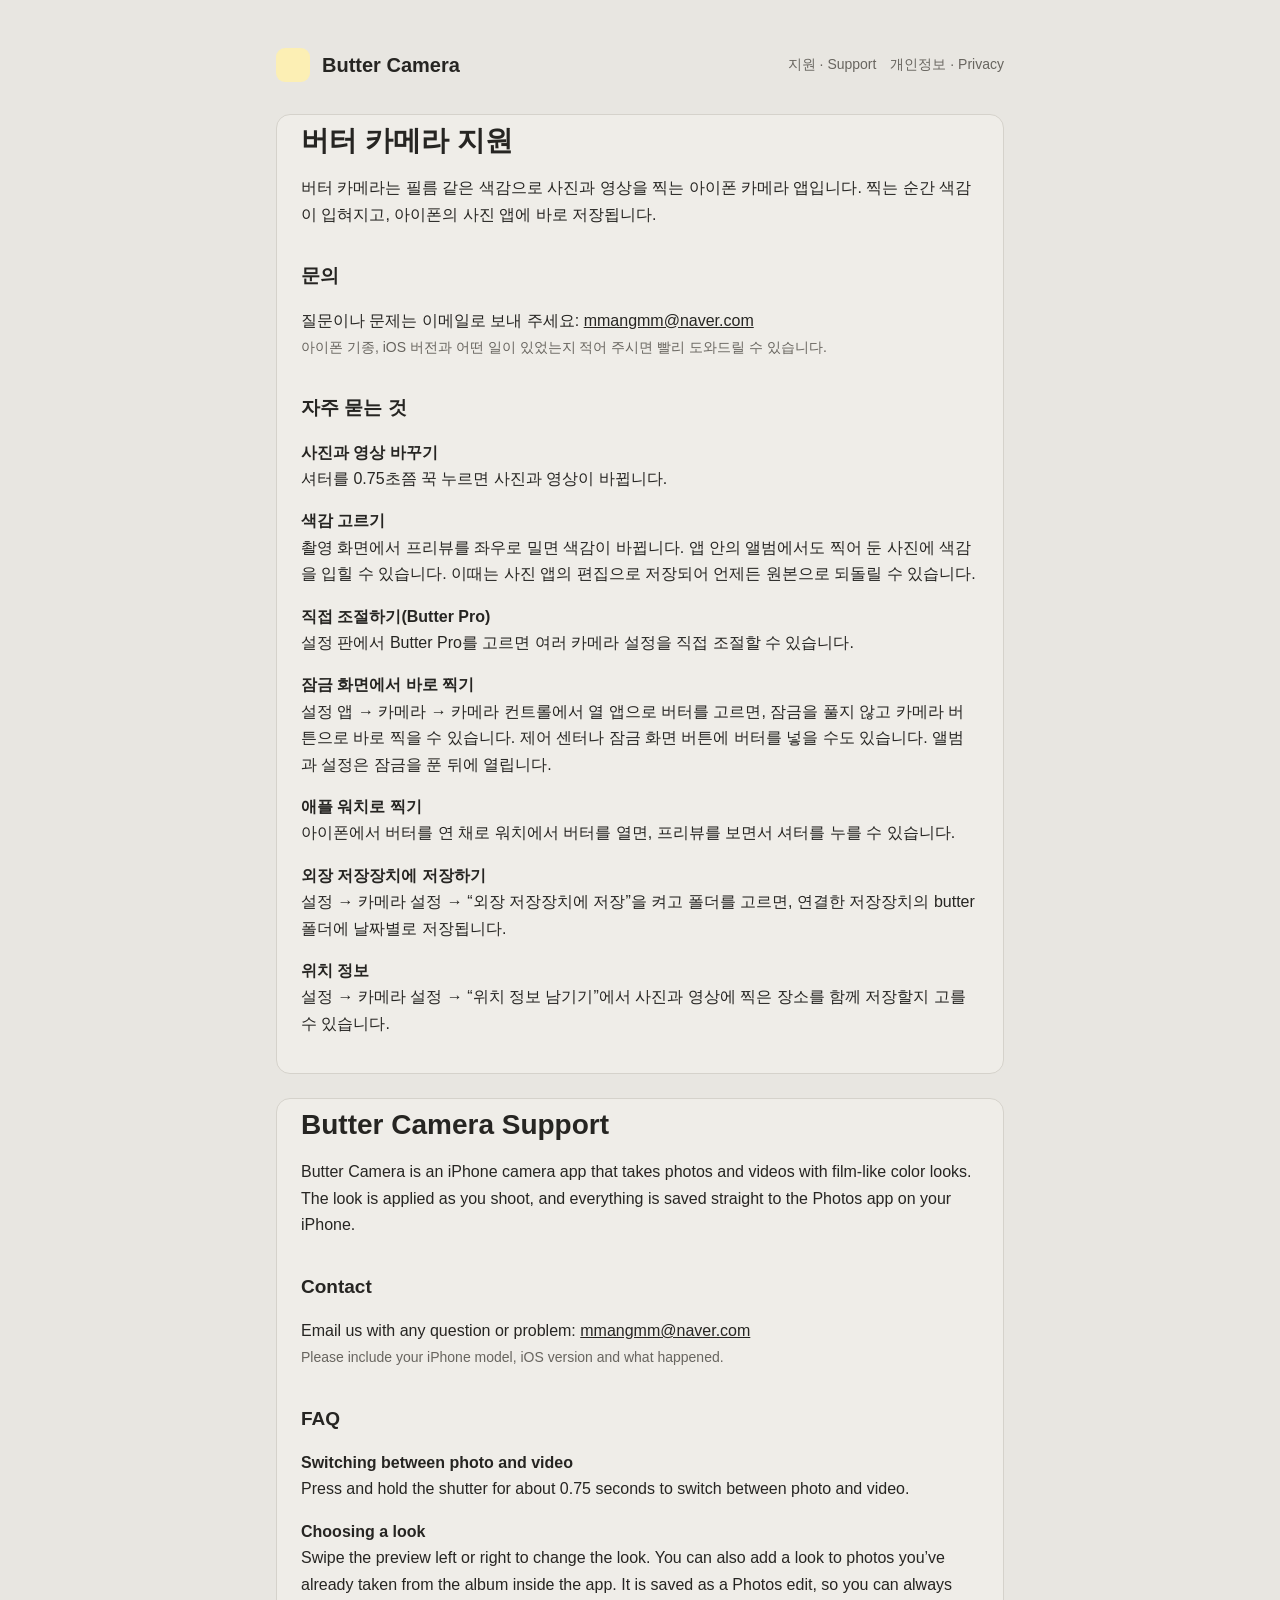
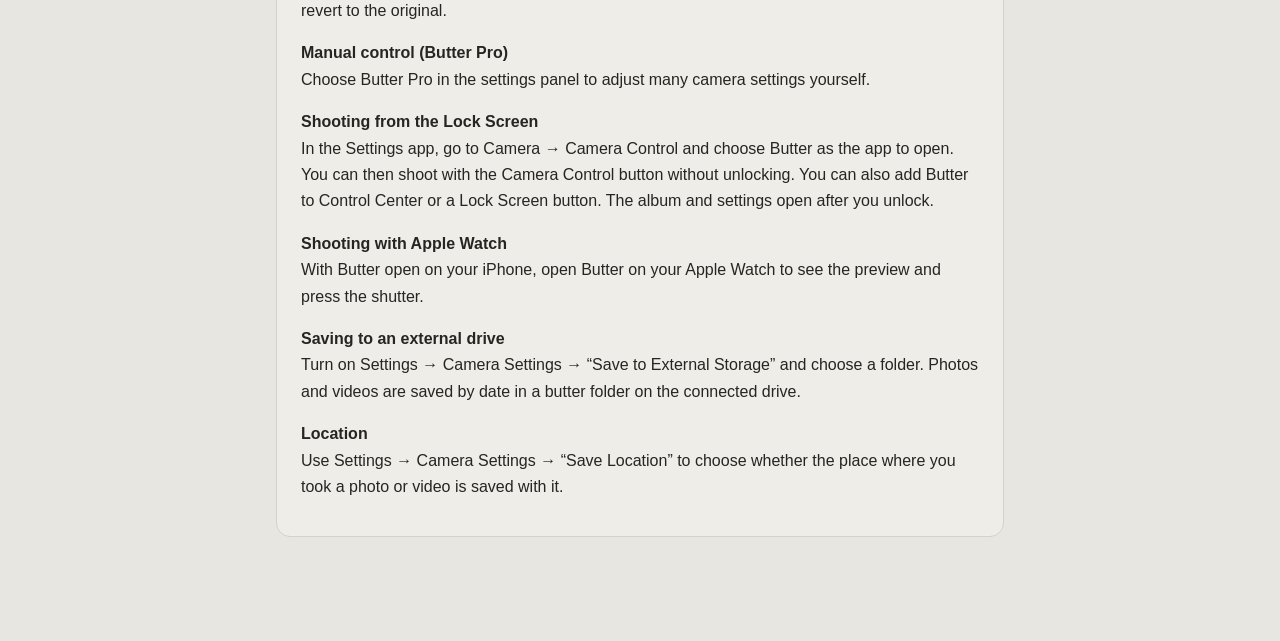
==== butter-camera/index.html @ d20f583a "버터 카메라 지원 · 개인정보 처리방침 페이지를 올린다 Co-Authored-By: Claude Opus 5.5 <noreply@anthropic.com>" ====
<!doctype html>
<html lang="ko">
<head>
<meta charset="utf-8">
<meta name="viewport" content="width=device-width, initial-scale=1">
<title>Butter Camera — 지원 · Support</title>
<link rel="stylesheet" href="style.css">
</head>
<body>
<main>
<header><span class="dot"></span><b>Butter Camera</b><nav><a href="index.html">지원 · Support</a><a href="privacy.html">개인정보 · Privacy</a></nav></header>

<section class="lang" lang="ko">
<h1>버터 카메라 지원</h1>
<p>버터 카메라는 필름 같은 색감으로 사진과 영상을 찍는 아이폰 카메라 앱입니다. 찍는 순간 색감이 입혀지고, 아이폰의 사진 앱에 바로 저장됩니다.</p>
<h2>문의</h2>
<p>질문이나 문제는 이메일로 보내 주세요: <a href="mailto:mmangmm@naver.com">mmangmm@naver.com</a><br>
<span class="muted">아이폰 기종, iOS 버전과 어떤 일이 있었는지 적어 주시면 빨리 도와드릴 수 있습니다.</span></p>
<h2>자주 묻는 것</h2>
<p><b>사진과 영상 바꾸기</b><br>셔터를 0.75초쯤 꾹 누르면 사진과 영상이 바뀝니다.</p>
<p><b>색감 고르기</b><br>촬영 화면에서 프리뷰를 좌우로 밀면 색감이 바뀝니다. 앱 안의 앨범에서도 찍어 둔 사진에 색감을 입힐 수 있습니다. 이때는 사진 앱의 편집으로 저장되어 언제든 원본으로 되돌릴 수 있습니다.</p>
<p><b>직접 조절하기(Butter Pro)</b><br>설정 판에서 Butter Pro를 고르면 여러 카메라 설정을 직접 조절할 수 있습니다.</p>
<p><b>잠금 화면에서 바로 찍기</b><br>설정 앱 → 카메라 → 카메라 컨트롤에서 열 앱으로 버터를 고르면, 잠금을 풀지 않고 카메라 버튼으로 바로 찍을 수 있습니다. 제어 센터나 잠금 화면 버튼에 버터를 넣을 수도 있습니다. 앨범과 설정은 잠금을 푼 뒤에 열립니다.</p>
<p><b>애플 워치로 찍기</b><br>아이폰에서 버터를 연 채로 워치에서 버터를 열면, 프리뷰를 보면서 셔터를 누를 수 있습니다.</p>
<p><b>외장 저장장치에 저장하기</b><br>설정 → 카메라 설정 → “외장 저장장치에 저장”을 켜고 폴더를 고르면, 연결한 저장장치의 butter 폴더에 날짜별로 저장됩니다.</p>
<p><b>위치 정보</b><br>설정 → 카메라 설정 → “위치 정보 남기기”에서 사진과 영상에 찍은 장소를 함께 저장할지 고를 수 있습니다.</p>
</section>

<section class="lang" lang="en">
<h1>Butter Camera Support</h1>
<p>Butter Camera is an iPhone camera app that takes photos and videos with film-like color looks. The look is applied as you shoot, and everything is saved straight to the Photos app on your iPhone.</p>
<h2>Contact</h2>
<p>Email us with any question or problem: <a href="mailto:mmangmm@naver.com">mmangmm@naver.com</a><br>
<span class="muted">Please include your iPhone model, iOS version and what happened.</span></p>
<h2>FAQ</h2>
<p><b>Switching between photo and video</b><br>Press and hold the shutter for about 0.75 seconds to switch between photo and video.</p>
<p><b>Choosing a look</b><br>Swipe the preview left or right to change the look. You can also add a look to photos you’ve already taken from the album inside the app. It is saved as a Photos edit, so you can always revert to the original.</p>
<p><b>Manual control (Butter Pro)</b><br>Choose Butter Pro in the settings panel to adjust many camera settings yourself.</p>
<p><b>Shooting from the Lock Screen</b><br>In the Settings app, go to Camera → Camera Control and choose Butter as the app to open. You can then shoot with the Camera Control button without unlocking. You can also add Butter to Control Center or a Lock Screen button. The album and settings open after you unlock.</p>
<p><b>Shooting with Apple Watch</b><br>With Butter open on your iPhone, open Butter on your Apple Watch to see the preview and press the shutter.</p>
<p><b>Saving to an external drive</b><br>Turn on Settings → Camera Settings → “Save to External Storage” and choose a folder. Photos and videos are saved by date in a butter folder on the connected drive.</p>
<p><b>Location</b><br>Use Settings → Camera Settings → “Save Location” to choose whether the place where you took a photo or video is saved with it.</p>
</section>
</main>
</body>
</html>
---- butter-camera/style.css ----
:root { --bg: #e8e6e1; --raised: #efede8; --ink: #262522; --ash: #68655f; --line: #d5d2cb; --butter: #fcefb4; }
@media (prefers-color-scheme: dark) { :root { --bg: #262522; --raised: #32312d; --ink: #e8e6e1; --ash: #96928a; --line: #44423d; } }
* { box-sizing: border-box; }
body { margin: 0; background: var(--bg); color: var(--ink); font: 16px/1.65 -apple-system, BlinkMacSystemFont, "Apple SD Gothic Neo", "Segoe UI", sans-serif; }
main { max-width: 760px; margin: 0 auto; padding: 48px 16px 80px; }
header { display: flex; align-items: center; gap: 12px; margin-bottom: 32px; }
header .dot { width: 34px; height: 34px; border-radius: 9px; background: var(--butter); }
header b { font-size: 20px; }
nav { margin-left: auto; font-size: 14px; }
nav a { color: var(--ash); margin-left: 14px; text-decoration: none; }
h1 { font-size: 28px; line-height: 1.3; margin: 0 0 8px; }
h2 { font-size: 19px; margin: 32px 0 8px; }
section.lang { background: var(--raised); border: 1px solid var(--line); border-radius: 14px; padding: 8px 24px 20px; margin: 24px 0; }
.muted { color: var(--ash); font-size: 14px; }
a { color: inherit; }
code { font-size: 14px; }
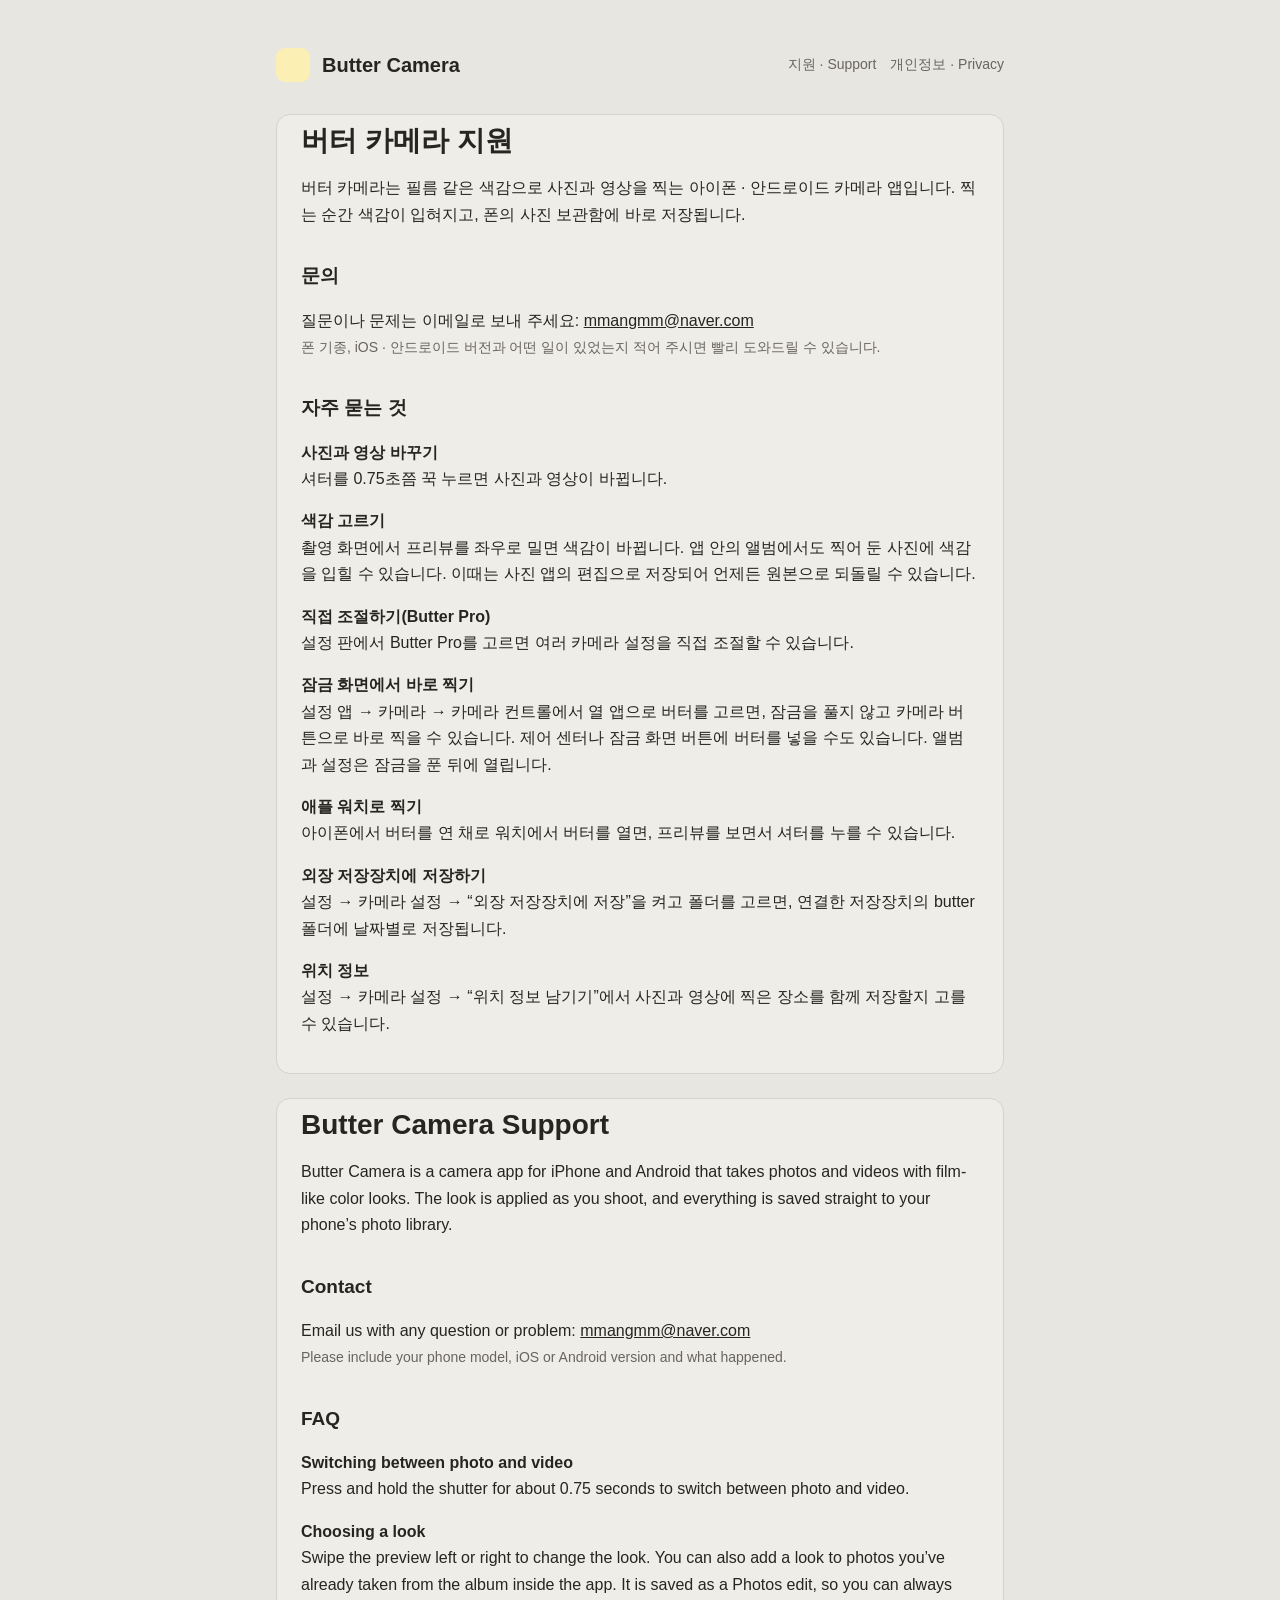
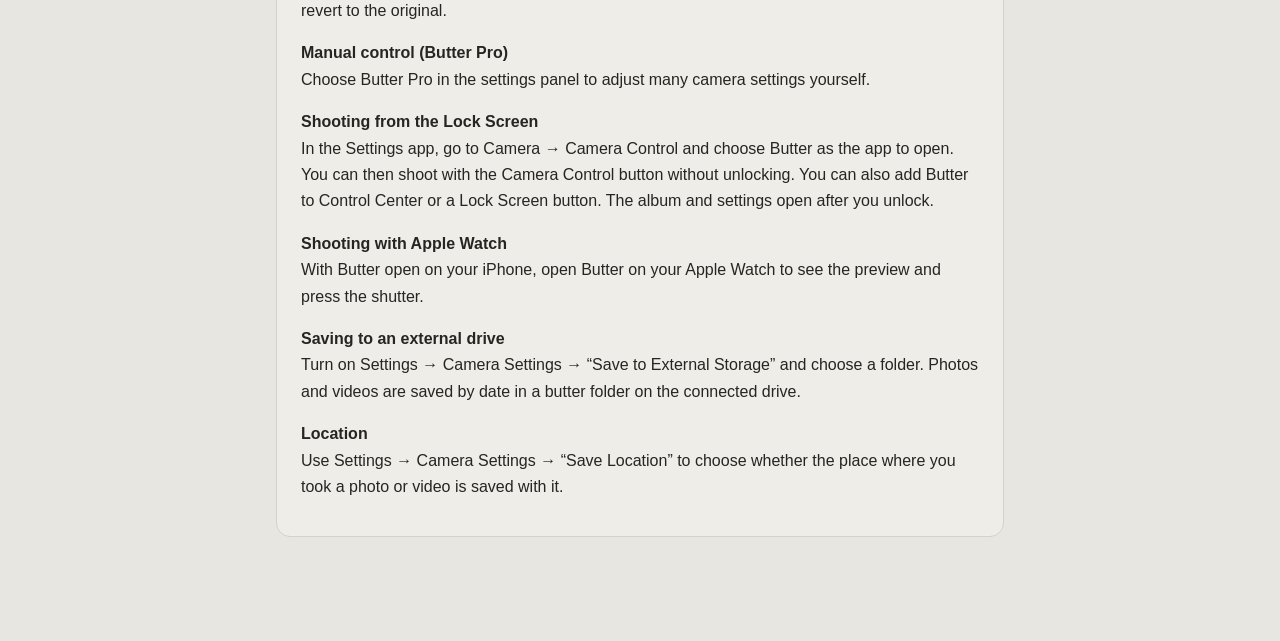
==== commit 3c528bac: "Add files via upload Butter Camera: add Android section to privacy policy and support page" ====
--- a/butter-camera/index.html
+++ b/butter-camera/index.html
@@ -12,10 +12,10 @@
 
 <section class="lang" lang="ko">
 <h1>버터 카메라 지원</h1>
-<p>버터 카메라는 필름 같은 색감으로 사진과 영상을 찍는 아이폰 카메라 앱입니다. 찍는 순간 색감이 입혀지고, 아이폰의 사진 앱에 바로 저장됩니다.</p>
+<p>버터 카메라는 필름 같은 색감으로 사진과 영상을 찍는 아이폰 · 안드로이드 카메라 앱입니다. 찍는 순간 색감이 입혀지고, 폰의 사진 보관함에 바로 저장됩니다.</p>
 <h2>문의</h2>
 <p>질문이나 문제는 이메일로 보내 주세요: <a href="mailto:mmangmm@naver.com">mmangmm@naver.com</a><br>
-<span class="muted">아이폰 기종, iOS 버전과 어떤 일이 있었는지 적어 주시면 빨리 도와드릴 수 있습니다.</span></p>
+<span class="muted">폰 기종, iOS · 안드로이드 버전과 어떤 일이 있었는지 적어 주시면 빨리 도와드릴 수 있습니다.</span></p>
 <h2>자주 묻는 것</h2>
 <p><b>사진과 영상 바꾸기</b><br>셔터를 0.75초쯤 꾹 누르면 사진과 영상이 바뀝니다.</p>
 <p><b>색감 고르기</b><br>촬영 화면에서 프리뷰를 좌우로 밀면 색감이 바뀝니다. 앱 안의 앨범에서도 찍어 둔 사진에 색감을 입힐 수 있습니다. 이때는 사진 앱의 편집으로 저장되어 언제든 원본으로 되돌릴 수 있습니다.</p>
@@ -28,10 +28,10 @@
 
 <section class="lang" lang="en">
 <h1>Butter Camera Support</h1>
-<p>Butter Camera is an iPhone camera app that takes photos and videos with film-like color looks. The look is applied as you shoot, and everything is saved straight to the Photos app on your iPhone.</p>
+<p>Butter Camera is a camera app for iPhone and Android that takes photos and videos with film-like color looks. The look is applied as you shoot, and everything is saved straight to your phone’s photo library.</p>
 <h2>Contact</h2>
 <p>Email us with any question or problem: <a href="mailto:mmangmm@naver.com">mmangmm@naver.com</a><br>
-<span class="muted">Please include your iPhone model, iOS version and what happened.</span></p>
+<span class="muted">Please include your phone model, iOS or Android version and what happened.</span></p>
 <h2>FAQ</h2>
 <p><b>Switching between photo and video</b><br>Press and hold the shutter for about 0.75 seconds to switch between photo and video.</p>
 <p><b>Choosing a look</b><br>Swipe the preview left or right to change the look. You can also add a look to photos you’ve already taken from the album inside the app. It is saved as a Photos edit, so you can always revert to the original.</p>
